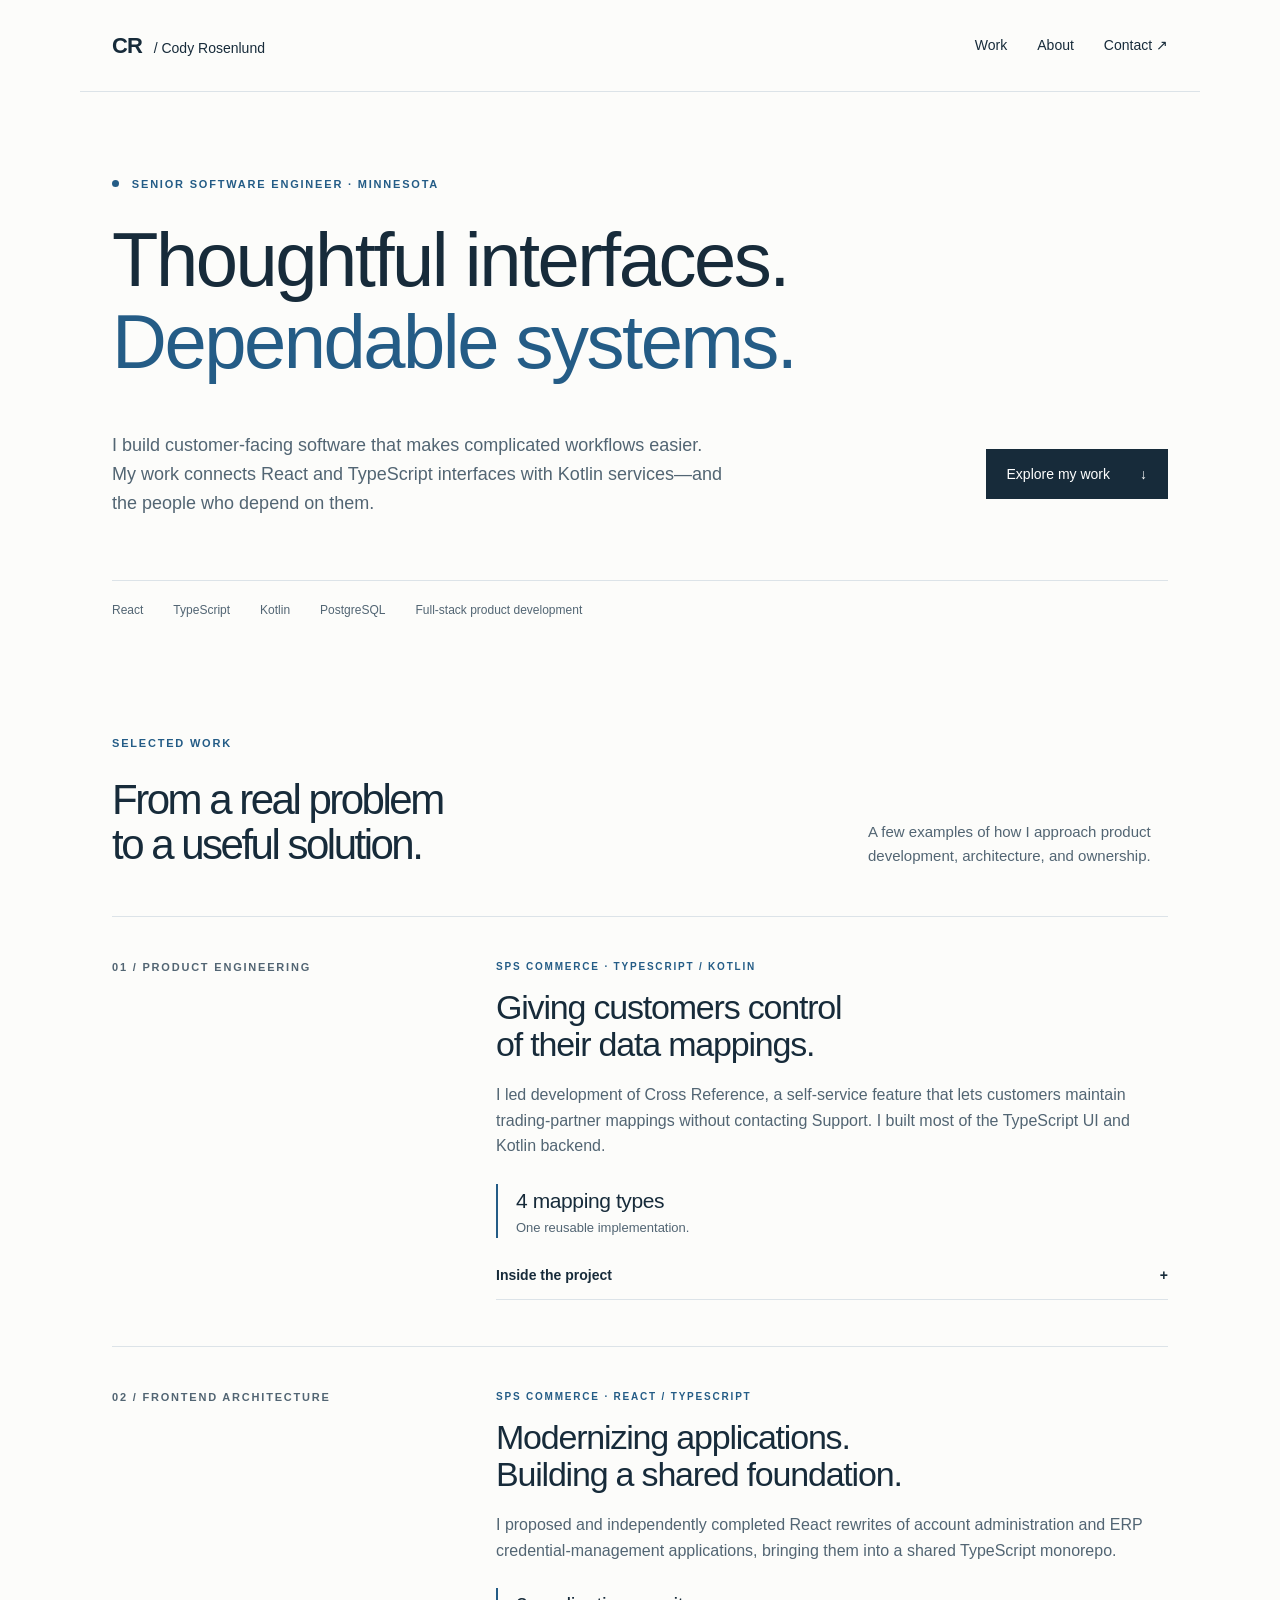
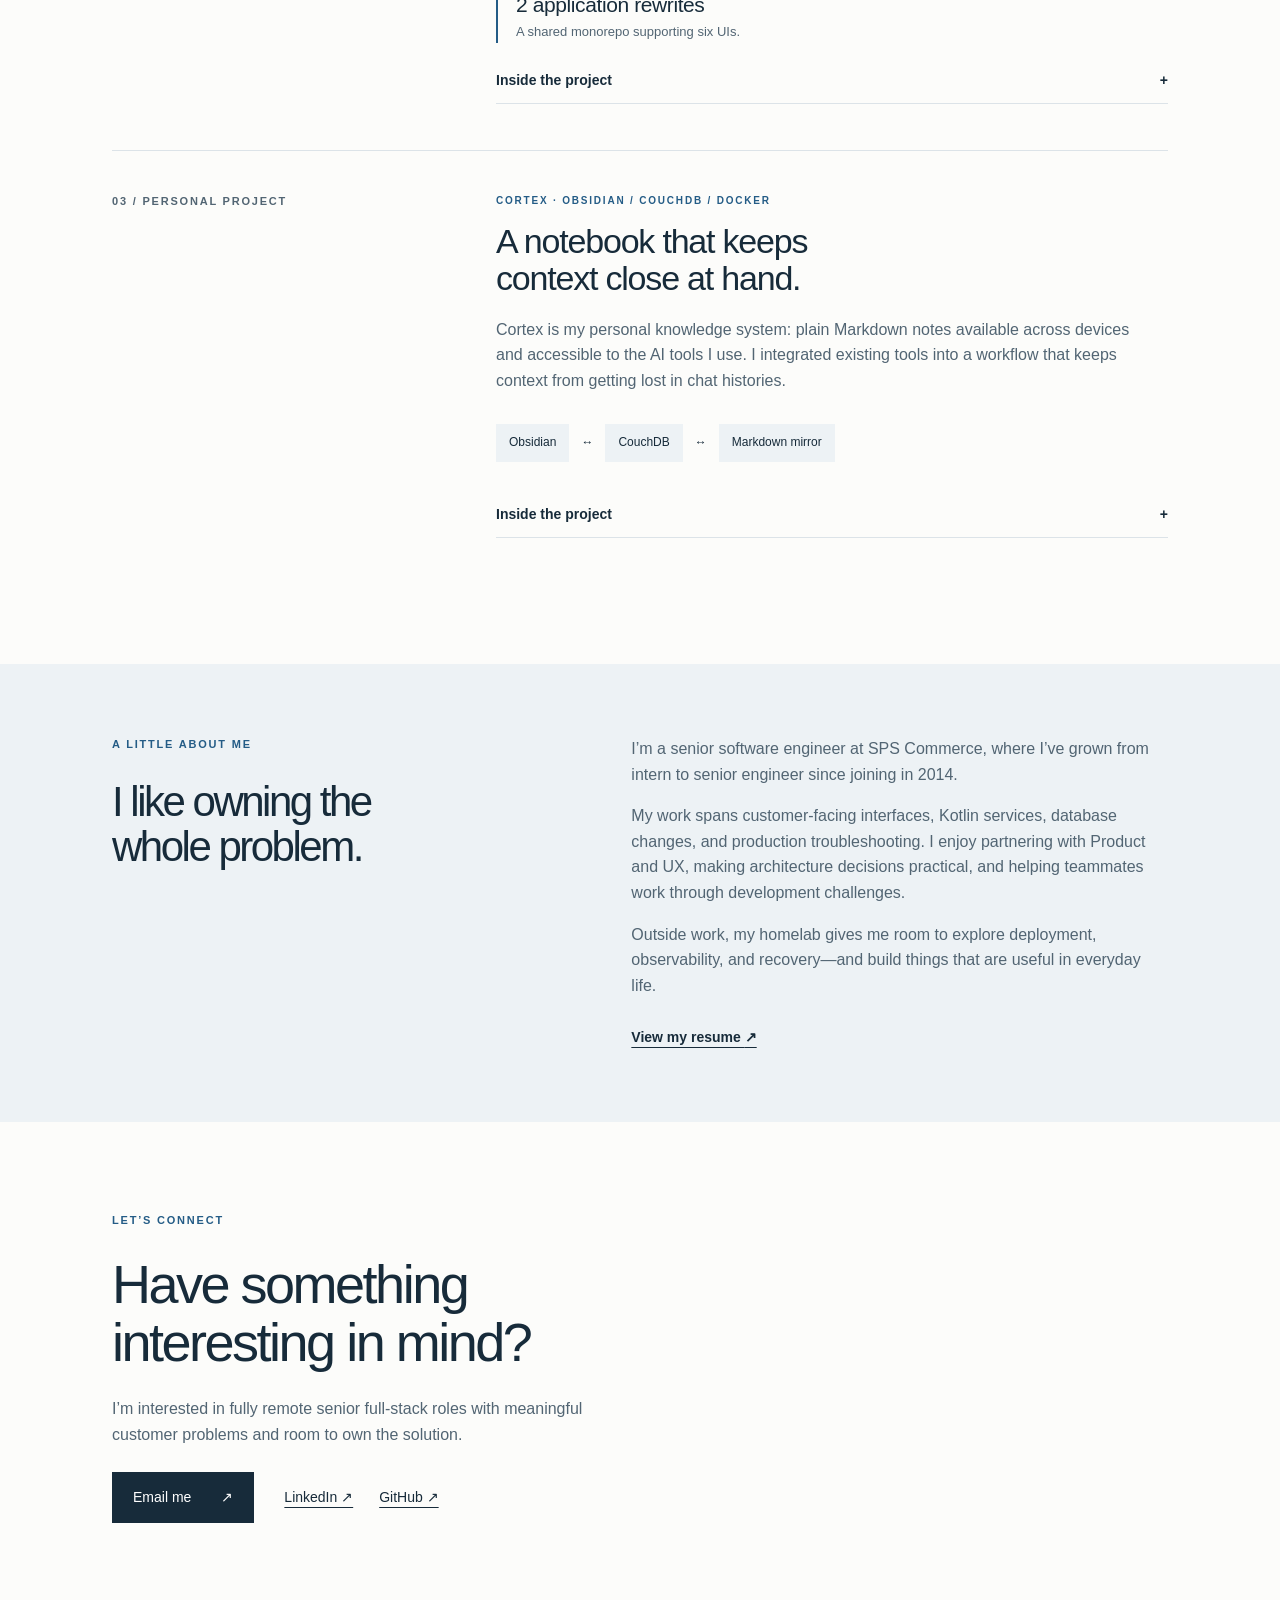
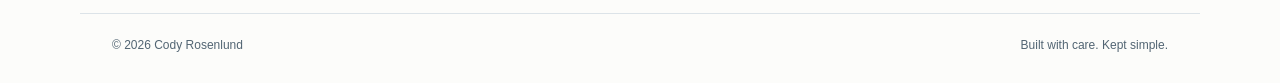
==== index.html @ e1e16164 "Publish initial professional portfolio and resume" ====
<!doctype html>
<html lang="en"><head><meta charset="utf-8"><meta name="viewport" content="width=device-width,initial-scale=1"><meta name="description" content="Cody Rosenlund is a senior software engineer building customer-facing products with React, TypeScript, and Kotlin."><title>Cody Rosenlund — Software Engineer</title><link rel="stylesheet" href="style.css"></head>
<body><a class="skip" href="#main">Skip to content</a><header class="nav wrap"><a class="brand" href="#">CR<span> / Cody Rosenlund</span></a><nav aria-label="Main navigation"><a href="#work">Work</a><a href="#about">About</a><a href="#contact">Contact <span aria-hidden="true">↗</span></a></nav></header>
<main id="main"><section class="hero wrap"><div class="eyebrow"><span class="dot"></span> SENIOR SOFTWARE ENGINEER · MINNESOTA</div><h1>Thoughtful interfaces.<br><span>Dependable systems.</span></h1><div class="hero-bottom"><p>I build customer-facing software that makes complicated workflows easier. My work connects React and TypeScript interfaces with Kotlin services—and the people who depend on them.</p><a class="button" href="#work">Explore my work <span aria-hidden="true">↓</span></a></div><div class="stack" aria-label="Primary technologies"><span>React</span><span>TypeScript</span><span>Kotlin</span><span>PostgreSQL</span><span>Full-stack product development</span></div></section>
<section id="work" class="work wrap"><div class="section-heading"><div><p class="eyebrow">SELECTED WORK</p><h2>From a real problem<br>to a useful solution.</h2></div><p>A few examples of how I approach product development, architecture, and ownership.</p></div>
<article class="project"><div class="project-index">01 / PRODUCT ENGINEERING</div><div class="project-body"><p class="project-meta">SPS COMMERCE · TYPESCRIPT / KOTLIN</p><h3>Giving customers control<br>of their data mappings.</h3><p>I led development of Cross Reference, a self-service feature that lets customers maintain trading-partner mappings without contacting Support. I built most of the TypeScript UI and Kotlin backend.</p><div class="fact"><strong>4 mapping types</strong><span>One reusable implementation.</span></div><details><summary>Inside the project <span aria-hidden="true">+</span></summary><div class="detail-content"><h4>The problem</h4><p>Customers needed to maintain the relationships between their data and trading-partner values. Those changes previously required contacting Support.</p><h4>My approach</h4><p>I designed a generic implementation for connections, locations, carriers, and charges and allowances. I worked with Product on requirements and delivery updates, coordinated integration with other engineering teams, and used internal feedback to improve the experience.</p><h4>The result</h4><p>Customers can configure their own mappings, and the reusable design makes additional mapping types easier to introduce.</p></div></details></div></article>
<article class="project"><div class="project-index">02 / FRONTEND ARCHITECTURE</div><div class="project-body"><p class="project-meta">SPS COMMERCE · REACT / TYPESCRIPT</p><h3>Modernizing applications.<br>Building a shared foundation.</h3><p>I proposed and independently completed React rewrites of account administration and ERP credential-management applications, bringing them into a shared TypeScript monorepo.</p><div class="fact"><strong>2 application rewrites</strong><span>A shared monorepo supporting six UIs.</span></div><details><summary>Inside the project <span aria-hidden="true">+</span></summary><div class="detail-content"><h4>The work</h4><p>Completed in 2022–2023, the rewrites modernized two existing applications while establishing patterns that could be shared across the frontend ecosystem.</p><h4>Architecture decisions</h4><p>I introduced shared types, API clients, Storybook, and React Query across six UIs, including four embedded in larger applications. Moving UI configuration into database-stored JSON also enabled configuration changes without application deployments.</p><h4>What matters to me</h4><p>A shared foundation should make everyday development easier: understandable patterns, reusable building blocks, and less repeated maintenance.</p></div></details></div></article>
<article class="project"><div class="project-index">03 / PERSONAL PROJECT</div><div class="project-body"><p class="project-meta">CORTEX · OBSIDIAN / COUCHDB / DOCKER</p><h3>A notebook that keeps<br>context close at hand.</h3><p>Cortex is my personal knowledge system: plain Markdown notes available across devices and accessible to the AI tools I use. I integrated existing tools into a workflow that keeps context from getting lost in chat histories.</p><div class="flow" aria-label="Obsidian synchronizes through CouchDB with a Markdown mirror"><span>Obsidian</span><b aria-hidden="true">↔</b><span>CouchDB</span><b aria-hidden="true">↔</b><span>Markdown mirror</span></div><details><summary>Inside the project <span aria-hidden="true">+</span></summary><div class="detail-content"><h4>The approach</h4><p>Obsidian provides the editing experience. Self-hosted LiveSync synchronizes notes through CouchDB, while a headless container maintains a Markdown mirror for tools that work with files.</p><h4>Operational choices</h4><p>CouchDB is the source of truth; the mirror can be regenerated. Private network access, sync monitoring, and backups support the workflow. Notes include conventions so tools can find relevant context and make focused changes.</p><h4>My contribution</h4><p>This is integration and operational work built on existing open-source tools. The engineering challenge is making the pieces work together and understanding where synchronization, persistence, and recovery can fail.</p></div></details></div></article>
</section>
<section id="about" class="about"><div class="wrap about-grid"><div><p class="eyebrow">A LITTLE ABOUT ME</p><h2>I like owning the<br>whole problem.</h2></div><div><p>I’m a senior software engineer at SPS Commerce, where I’ve grown from intern to senior engineer since joining in 2014.</p><p>My work spans customer-facing interfaces, Kotlin services, database changes, and production troubleshooting. I enjoy partnering with Product and UX, making architecture decisions practical, and helping teammates work through development challenges.</p><p>Outside work, my homelab gives me room to explore deployment, observability, and recovery—and build things that are useful in everyday life.</p><a class="text-link" href="resume.html">View my resume <span aria-hidden="true">↗</span></a></div></div></section>
<section id="contact" class="contact wrap"><p class="eyebrow">LET’S CONNECT</p><h2>Have something<br>interesting in mind?</h2><p>I’m interested in fully remote senior full-stack roles with meaningful customer problems and room to own the solution.</p><a class="button" href="mailto:cody.rosenlund@live.com">Email me <span aria-hidden="true">↗</span></a><div class="social"><a href="https://www.linkedin.com/in/cody-rosenlund-b9218241/">LinkedIn ↗</a><a href="https://github.com/cody-rosenlund-dev">GitHub ↗</a></div></section>
</main><footer class="wrap"><span>© 2026 Cody Rosenlund</span><span>Built with care. Kept simple.</span></footer></body></html>
---- style.css ----
:root{--ink:#172b3a;--muted:#526573;--blue:#245c86;--line:#dce3e8;--paper:#fcfcfa;--tint:#edf2f5}*{box-sizing:border-box}html{scroll-behavior:smooth;scroll-padding-top:30px}body{margin:0;background:var(--paper);color:var(--ink);font-family:Arial,Helvetica,sans-serif;line-height:1.6}a{color:inherit;text-underline-offset:5px}.wrap{max-width:1120px;margin:auto;padding-left:32px;padding-right:32px}.nav{display:flex;justify-content:space-between;align-items:center;padding-top:28px;padding-bottom:28px;border-bottom:1px solid var(--line)}.brand{font-weight:700;text-decoration:none;letter-spacing:-1px;font-size:22px}.brand span{font-size:14px;letter-spacing:0;font-weight:400;margin-left:8px}nav{display:flex;gap:30px;font-size:14px}nav a{text-decoration:none}.skip{position:absolute;left:10px;top:-100px;background:white;padding:12px;z-index:2}.skip:focus{top:10px}:focus-visible{outline:3px solid var(--blue);outline-offset:6px}.hero{padding-top:84px;padding-bottom:38px}.eyebrow,.project-meta,.project-index{font-size:11px;font-weight:700;letter-spacing:1.8px}.eyebrow{color:var(--blue);margin:0 0 25px}.dot{display:inline-block;background:var(--blue);width:7px;height:7px;border-radius:50%;margin:0 8px 1px 0}h1,h2,h3{line-height:1.08;letter-spacing:-2.5px;font-weight:500}h1{font-size:clamp(44px,6vw,76px);margin:0 0 30px}h1 span{color:var(--blue)}.hero-bottom{display:flex;justify-content:space-between;align-items:center;gap:50px}.hero-bottom p{font-size:18px;max-width:610px;color:var(--muted)}.button{display:inline-flex;align-items:center;justify-content:space-between;gap:30px;padding:14px 21px;background:var(--ink);color:white;text-decoration:none;font-size:14px;white-space:nowrap}.button:hover{background:var(--blue)}.stack{margin-top:45px;padding-top:20px;border-top:1px solid var(--line);display:flex;flex-wrap:wrap;gap:14px 30px;font-size:12px;color:var(--muted)}.work{padding-top:76px;padding-bottom:80px}.section-heading{display:flex;justify-content:space-between;align-items:end;gap:50px;margin-bottom:48px}h2{font-size:42px;margin:0}.section-heading>p{max-width:300px;color:var(--muted);font-size:15px;margin-bottom:0}.project{display:grid;grid-template-columns:1fr 2fr;gap:48px;border-top:1px solid var(--line);padding:42px 0 46px}.project-index{color:var(--muted)}.project-meta{color:var(--blue);font-size:10px;margin:0 0 14px}h3{font-size:34px;letter-spacing:-1.2px;margin:0 0 20px}.project-body>p:not(.project-meta){color:var(--muted);font-size:16px;max-width:650px}.fact{border-left:2px solid var(--blue);padding-left:18px;margin:25px 0}.fact strong,.fact span{display:block}.fact strong{font-weight:500;font-size:21px;letter-spacing:-.4px}.fact span{font-size:13px;color:var(--muted)}details{margin-top:26px}summary{cursor:pointer;display:flex;justify-content:space-between;list-style:none;font-size:14px;font-weight:700;border-bottom:1px solid var(--line);padding-bottom:12px}summary::-webkit-details-marker{display:none}details[open] summary span{transform:rotate(45deg)}.detail-content{padding:8px 0 0;font-size:15px;color:var(--muted)}h4{margin:18px 0 4px;color:var(--ink)}.detail-content p{margin:0 0 14px}.flow{display:flex;align-items:center;gap:12px;flex-wrap:wrap;font-size:12px;padding:15px 0}.flow span{padding:9px 13px;background:var(--tint)}.flow b{font-weight:400}.about{background:var(--tint);padding:72px 0}.about-grid{display:grid;grid-template-columns:1fr 1.25fr;gap:90px}.about-grid p:not(.eyebrow){margin-top:0;color:var(--muted);font-size:16px}.text-link{display:inline-block;margin-top:12px;font-size:14px;font-weight:700}.contact{padding-top:90px;padding-bottom:90px}.contact h2{font-size:54px}.contact>p:not(.eyebrow){max-width:540px;color:var(--muted);margin:25px 0}.social{display:inline-flex;gap:26px;margin-left:30px;font-size:14px}footer{border-top:1px solid var(--line);padding-top:22px;padding-bottom:28px;display:flex;justify-content:space-between;font-size:12px;color:var(--muted)}@media(max-width:700px){.wrap{padding-left:22px;padding-right:22px}.brand span{display:none}nav{gap:20px}.hero{padding-top:54px}.hero-bottom,.section-heading{display:block}.hero-bottom p{font-size:17px}.hero-bottom .button{margin-top:12px}.stack{gap:10px 18px}.work{padding-top:55px}.section-heading>p{margin-top:25px}.project{grid-template-columns:1fr;gap:22px;padding:30px 0 38px}h2{font-size:35px}h3{font-size:30px}.about-grid{grid-template-columns:1fr;gap:30px}.about{padding:50px 0}.contact{padding-top:60px;padding-bottom:60px}.contact h2{font-size:42px}.social{margin:25px 0 0;display:flex}footer{gap:20px;align-items:start}}@media(prefers-reduced-motion:reduce){html{scroll-behavior:auto}}
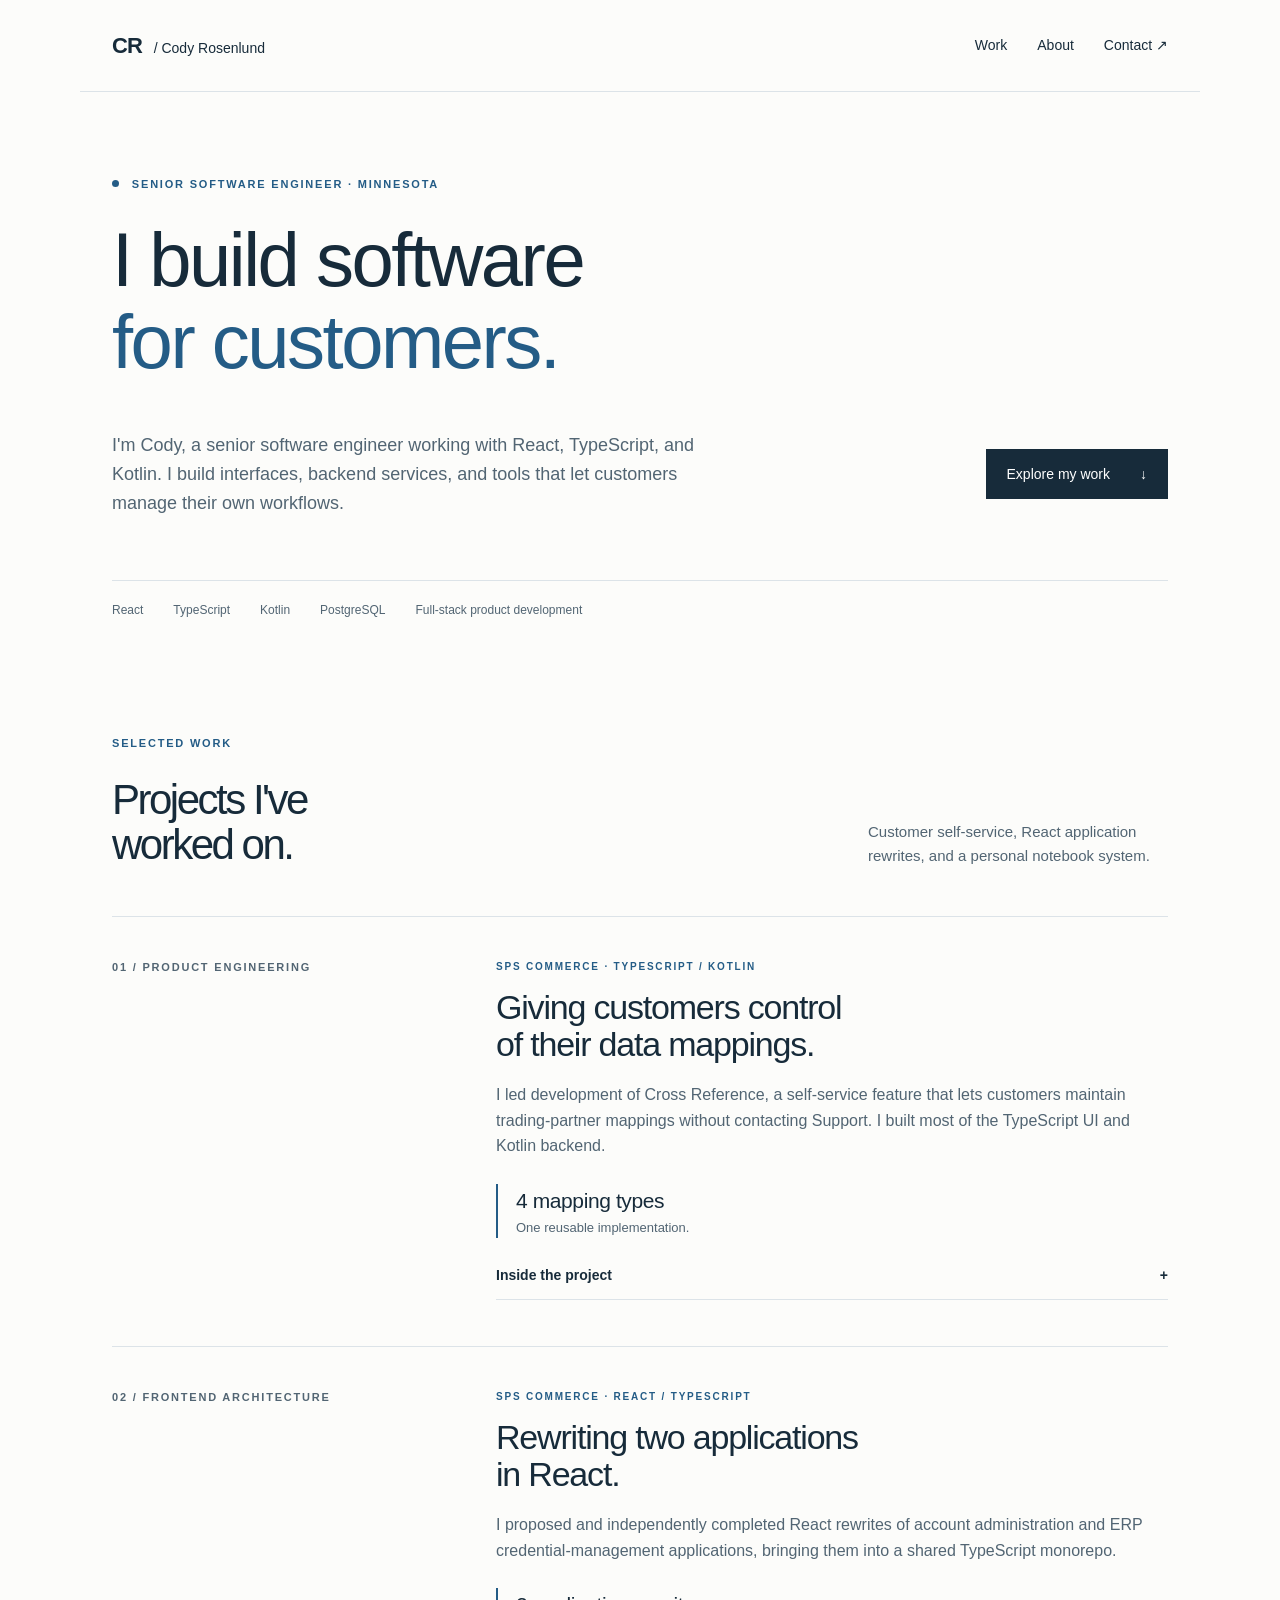
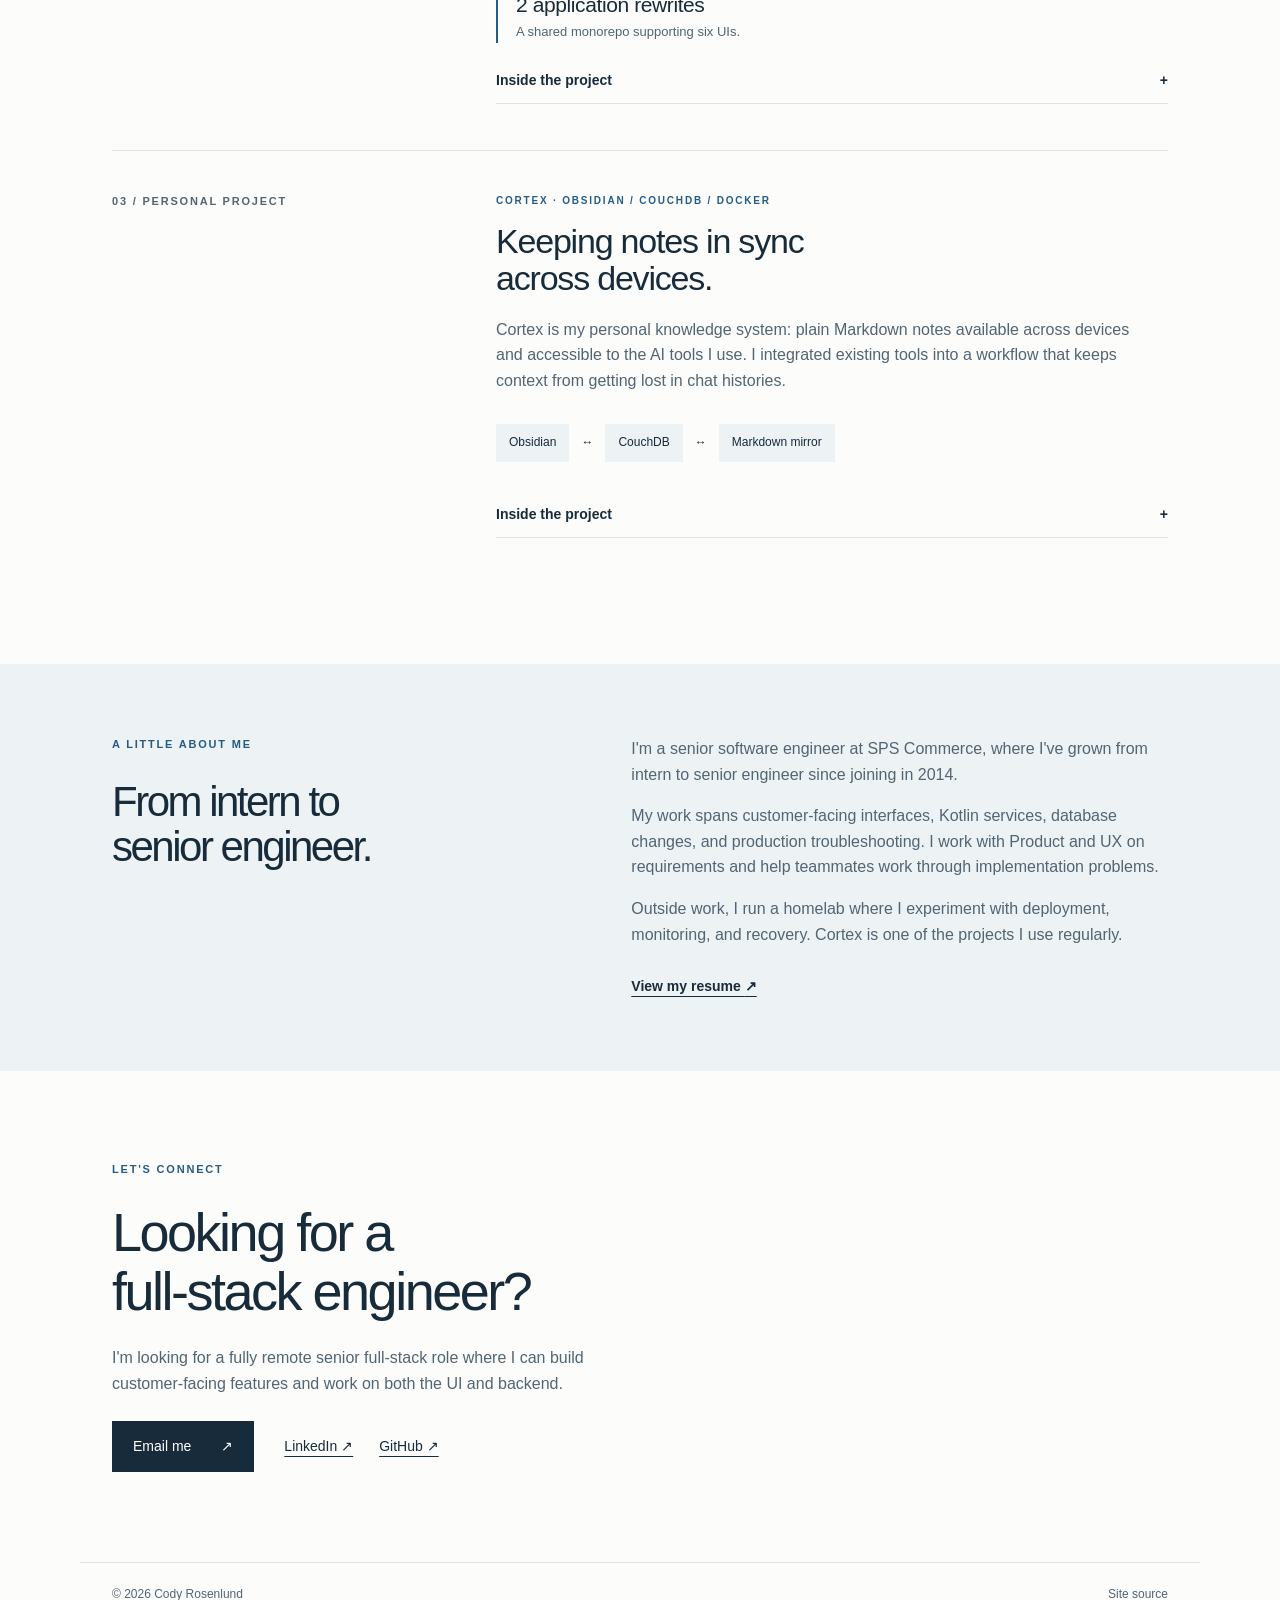
==== commit 33329be0: "Use direct wording and simple punctuation in portfolio and resume" ====
--- a/index.html
+++ b/index.html
@@ -1,12 +1,12 @@
 <!doctype html>
-<html lang="en"><head><meta charset="utf-8"><meta name="viewport" content="width=device-width,initial-scale=1"><meta name="description" content="Cody Rosenlund is a senior software engineer building customer-facing products with React, TypeScript, and Kotlin."><title>Cody Rosenlund — Software Engineer</title><link rel="stylesheet" href="style.css"></head>
+<html lang="en"><head><meta charset="utf-8"><meta name="viewport" content="width=device-width,initial-scale=1"><meta name="description" content="Cody Rosenlund is a senior software engineer building customer-facing products with React, TypeScript, and Kotlin."><title>Cody Rosenlund  -  Software Engineer</title><link rel="stylesheet" href="style.css"></head>
 <body><a class="skip" href="#main">Skip to content</a><header class="nav wrap"><a class="brand" href="#">CR<span> / Cody Rosenlund</span></a><nav aria-label="Main navigation"><a href="#work">Work</a><a href="#about">About</a><a href="#contact">Contact <span aria-hidden="true">↗</span></a></nav></header>
-<main id="main"><section class="hero wrap"><div class="eyebrow"><span class="dot"></span> SENIOR SOFTWARE ENGINEER · MINNESOTA</div><h1>Thoughtful interfaces.<br><span>Dependable systems.</span></h1><div class="hero-bottom"><p>I build customer-facing software that makes complicated workflows easier. My work connects React and TypeScript interfaces with Kotlin services—and the people who depend on them.</p><a class="button" href="#work">Explore my work <span aria-hidden="true">↓</span></a></div><div class="stack" aria-label="Primary technologies"><span>React</span><span>TypeScript</span><span>Kotlin</span><span>PostgreSQL</span><span>Full-stack product development</span></div></section>
-<section id="work" class="work wrap"><div class="section-heading"><div><p class="eyebrow">SELECTED WORK</p><h2>From a real problem<br>to a useful solution.</h2></div><p>A few examples of how I approach product development, architecture, and ownership.</p></div>
+<main id="main"><section class="hero wrap"><div class="eyebrow"><span class="dot"></span> SENIOR SOFTWARE ENGINEER · MINNESOTA</div><h1>I build software<br><span>for customers.</span></h1><div class="hero-bottom"><p>I'm Cody, a senior software engineer working with React, TypeScript, and Kotlin. I build interfaces, backend services, and tools that let customers manage their own workflows.</p><a class="button" href="#work">Explore my work <span aria-hidden="true">↓</span></a></div><div class="stack" aria-label="Primary technologies"><span>React</span><span>TypeScript</span><span>Kotlin</span><span>PostgreSQL</span><span>Full-stack product development</span></div></section>
+<section id="work" class="work wrap"><div class="section-heading"><div><p class="eyebrow">SELECTED WORK</p><h2>Projects I've<br>worked on.</h2></div><p>Customer self-service, React application rewrites, and a personal notebook system.</p></div>
 <article class="project"><div class="project-index">01 / PRODUCT ENGINEERING</div><div class="project-body"><p class="project-meta">SPS COMMERCE · TYPESCRIPT / KOTLIN</p><h3>Giving customers control<br>of their data mappings.</h3><p>I led development of Cross Reference, a self-service feature that lets customers maintain trading-partner mappings without contacting Support. I built most of the TypeScript UI and Kotlin backend.</p><div class="fact"><strong>4 mapping types</strong><span>One reusable implementation.</span></div><details><summary>Inside the project <span aria-hidden="true">+</span></summary><div class="detail-content"><h4>The problem</h4><p>Customers needed to maintain the relationships between their data and trading-partner values. Those changes previously required contacting Support.</p><h4>My approach</h4><p>I designed a generic implementation for connections, locations, carriers, and charges and allowances. I worked with Product on requirements and delivery updates, coordinated integration with other engineering teams, and used internal feedback to improve the experience.</p><h4>The result</h4><p>Customers can configure their own mappings, and the reusable design makes additional mapping types easier to introduce.</p></div></details></div></article>
-<article class="project"><div class="project-index">02 / FRONTEND ARCHITECTURE</div><div class="project-body"><p class="project-meta">SPS COMMERCE · REACT / TYPESCRIPT</p><h3>Modernizing applications.<br>Building a shared foundation.</h3><p>I proposed and independently completed React rewrites of account administration and ERP credential-management applications, bringing them into a shared TypeScript monorepo.</p><div class="fact"><strong>2 application rewrites</strong><span>A shared monorepo supporting six UIs.</span></div><details><summary>Inside the project <span aria-hidden="true">+</span></summary><div class="detail-content"><h4>The work</h4><p>Completed in 2022–2023, the rewrites modernized two existing applications while establishing patterns that could be shared across the frontend ecosystem.</p><h4>Architecture decisions</h4><p>I introduced shared types, API clients, Storybook, and React Query across six UIs, including four embedded in larger applications. Moving UI configuration into database-stored JSON also enabled configuration changes without application deployments.</p><h4>What matters to me</h4><p>A shared foundation should make everyday development easier: understandable patterns, reusable building blocks, and less repeated maintenance.</p></div></details></div></article>
-<article class="project"><div class="project-index">03 / PERSONAL PROJECT</div><div class="project-body"><p class="project-meta">CORTEX · OBSIDIAN / COUCHDB / DOCKER</p><h3>A notebook that keeps<br>context close at hand.</h3><p>Cortex is my personal knowledge system: plain Markdown notes available across devices and accessible to the AI tools I use. I integrated existing tools into a workflow that keeps context from getting lost in chat histories.</p><div class="flow" aria-label="Obsidian synchronizes through CouchDB with a Markdown mirror"><span>Obsidian</span><b aria-hidden="true">↔</b><span>CouchDB</span><b aria-hidden="true">↔</b><span>Markdown mirror</span></div><details><summary>Inside the project <span aria-hidden="true">+</span></summary><div class="detail-content"><h4>The approach</h4><p>Obsidian provides the editing experience. Self-hosted LiveSync synchronizes notes through CouchDB, while a headless container maintains a Markdown mirror for tools that work with files.</p><h4>Operational choices</h4><p>CouchDB is the source of truth; the mirror can be regenerated. Private network access, sync monitoring, and backups support the workflow. Notes include conventions so tools can find relevant context and make focused changes.</p><h4>My contribution</h4><p>This is integration and operational work built on existing open-source tools. The engineering challenge is making the pieces work together and understanding where synchronization, persistence, and recovery can fail.</p></div></details></div></article>
+<article class="project"><div class="project-index">02 / FRONTEND ARCHITECTURE</div><div class="project-body"><p class="project-meta">SPS COMMERCE · REACT / TYPESCRIPT</p><h3>Rewriting two applications<br>in React.</h3><p>I proposed and independently completed React rewrites of account administration and ERP credential-management applications, bringing them into a shared TypeScript monorepo.</p><div class="fact"><strong>2 application rewrites</strong><span>A shared monorepo supporting six UIs.</span></div><details><summary>Inside the project <span aria-hidden="true">+</span></summary><div class="detail-content"><h4>The work</h4><p>Completed in 2022-2023, the rewrites modernized two existing applications with shared patterns for the other UIs in the monorepo.</p><h4>Architecture decisions</h4><p>I introduced shared types, API clients, Storybook, and React Query across six UIs, including four embedded in larger applications. Moving UI configuration into database-stored JSON also enabled configuration changes without application deployments.</p><h4>What matters to me</h4><p>I wanted teams to reuse types and API clients instead of maintaining separate implementations for each UI.</p></div></details></div></article>
+<article class="project"><div class="project-index">03 / PERSONAL PROJECT</div><div class="project-body"><p class="project-meta">CORTEX · OBSIDIAN / COUCHDB / DOCKER</p><h3>Keeping notes in sync<br>across devices.</h3><p>Cortex is my personal knowledge system: plain Markdown notes available across devices and accessible to the AI tools I use. I integrated existing tools into a workflow that keeps context from getting lost in chat histories.</p><div class="flow" aria-label="Obsidian synchronizes through CouchDB with a Markdown mirror"><span>Obsidian</span><b aria-hidden="true">↔</b><span>CouchDB</span><b aria-hidden="true">↔</b><span>Markdown mirror</span></div><details><summary>Inside the project <span aria-hidden="true">+</span></summary><div class="detail-content"><h4>The approach</h4><p>Obsidian provides the editing experience. Self-hosted LiveSync synchronizes notes through CouchDB, while a headless container maintains a Markdown mirror for tools that work with files.</p><h4>Operational choices</h4><p>CouchDB is the source of truth; the mirror can be regenerated. Private network access, sync monitoring, and backups support the workflow. Notes include conventions so tools can find relevant context and make focused changes.</p><h4>My contribution</h4><p>This is integration and operational work built on existing open-source tools. The engineering challenge is making the pieces work together and understanding where synchronization, persistence, and recovery can fail.</p></div></details></div></article>
 </section>
-<section id="about" class="about"><div class="wrap about-grid"><div><p class="eyebrow">A LITTLE ABOUT ME</p><h2>I like owning the<br>whole problem.</h2></div><div><p>I’m a senior software engineer at SPS Commerce, where I’ve grown from intern to senior engineer since joining in 2014.</p><p>My work spans customer-facing interfaces, Kotlin services, database changes, and production troubleshooting. I enjoy partnering with Product and UX, making architecture decisions practical, and helping teammates work through development challenges.</p><p>Outside work, my homelab gives me room to explore deployment, observability, and recovery—and build things that are useful in everyday life.</p><a class="text-link" href="resume.html">View my resume <span aria-hidden="true">↗</span></a></div></div></section>
-<section id="contact" class="contact wrap"><p class="eyebrow">LET’S CONNECT</p><h2>Have something<br>interesting in mind?</h2><p>I’m interested in fully remote senior full-stack roles with meaningful customer problems and room to own the solution.</p><a class="button" href="mailto:cody.rosenlund@live.com">Email me <span aria-hidden="true">↗</span></a><div class="social"><a href="https://www.linkedin.com/in/cody-rosenlund-b9218241/">LinkedIn ↗</a><a href="https://github.com/cody-rosenlund-dev">GitHub ↗</a></div></section>
-</main><footer class="wrap"><span>© 2026 Cody Rosenlund</span><span>Built with care. Kept simple.</span></footer></body></html>
+<section id="about" class="about"><div class="wrap about-grid"><div><p class="eyebrow">A LITTLE ABOUT ME</p><h2>From intern to<br>senior engineer.</h2></div><div><p>I'm a senior software engineer at SPS Commerce, where I've grown from intern to senior engineer since joining in 2014.</p><p>My work spans customer-facing interfaces, Kotlin services, database changes, and production troubleshooting. I work with Product and UX on requirements and help teammates work through implementation problems.</p><p>Outside work, I run a homelab where I experiment with deployment, monitoring, and recovery. Cortex is one of the projects I use regularly.</p><a class="text-link" href="resume.html">View my resume <span aria-hidden="true">↗</span></a></div></div></section>
+<section id="contact" class="contact wrap"><p class="eyebrow">LET'S CONNECT</p><h2>Looking for a<br>full-stack engineer?</h2><p>I'm looking for a fully remote senior full-stack role where I can build customer-facing features and work on both the UI and backend.</p><a class="button" href="mailto:cody.rosenlund@live.com">Email me <span aria-hidden="true">↗</span></a><div class="social"><a href="https://www.linkedin.com/in/cody-rosenlund-b9218241/">LinkedIn ↗</a><a href="https://github.com/cody-rosenlund-dev">GitHub ↗</a></div></section>
+</main><footer class="wrap"><span>© 2026 Cody Rosenlund</span><a href="https://github.com/cody-rosenlund-dev/cody-rosenlund-dev.github.io">Site source</a></footer></body></html>
